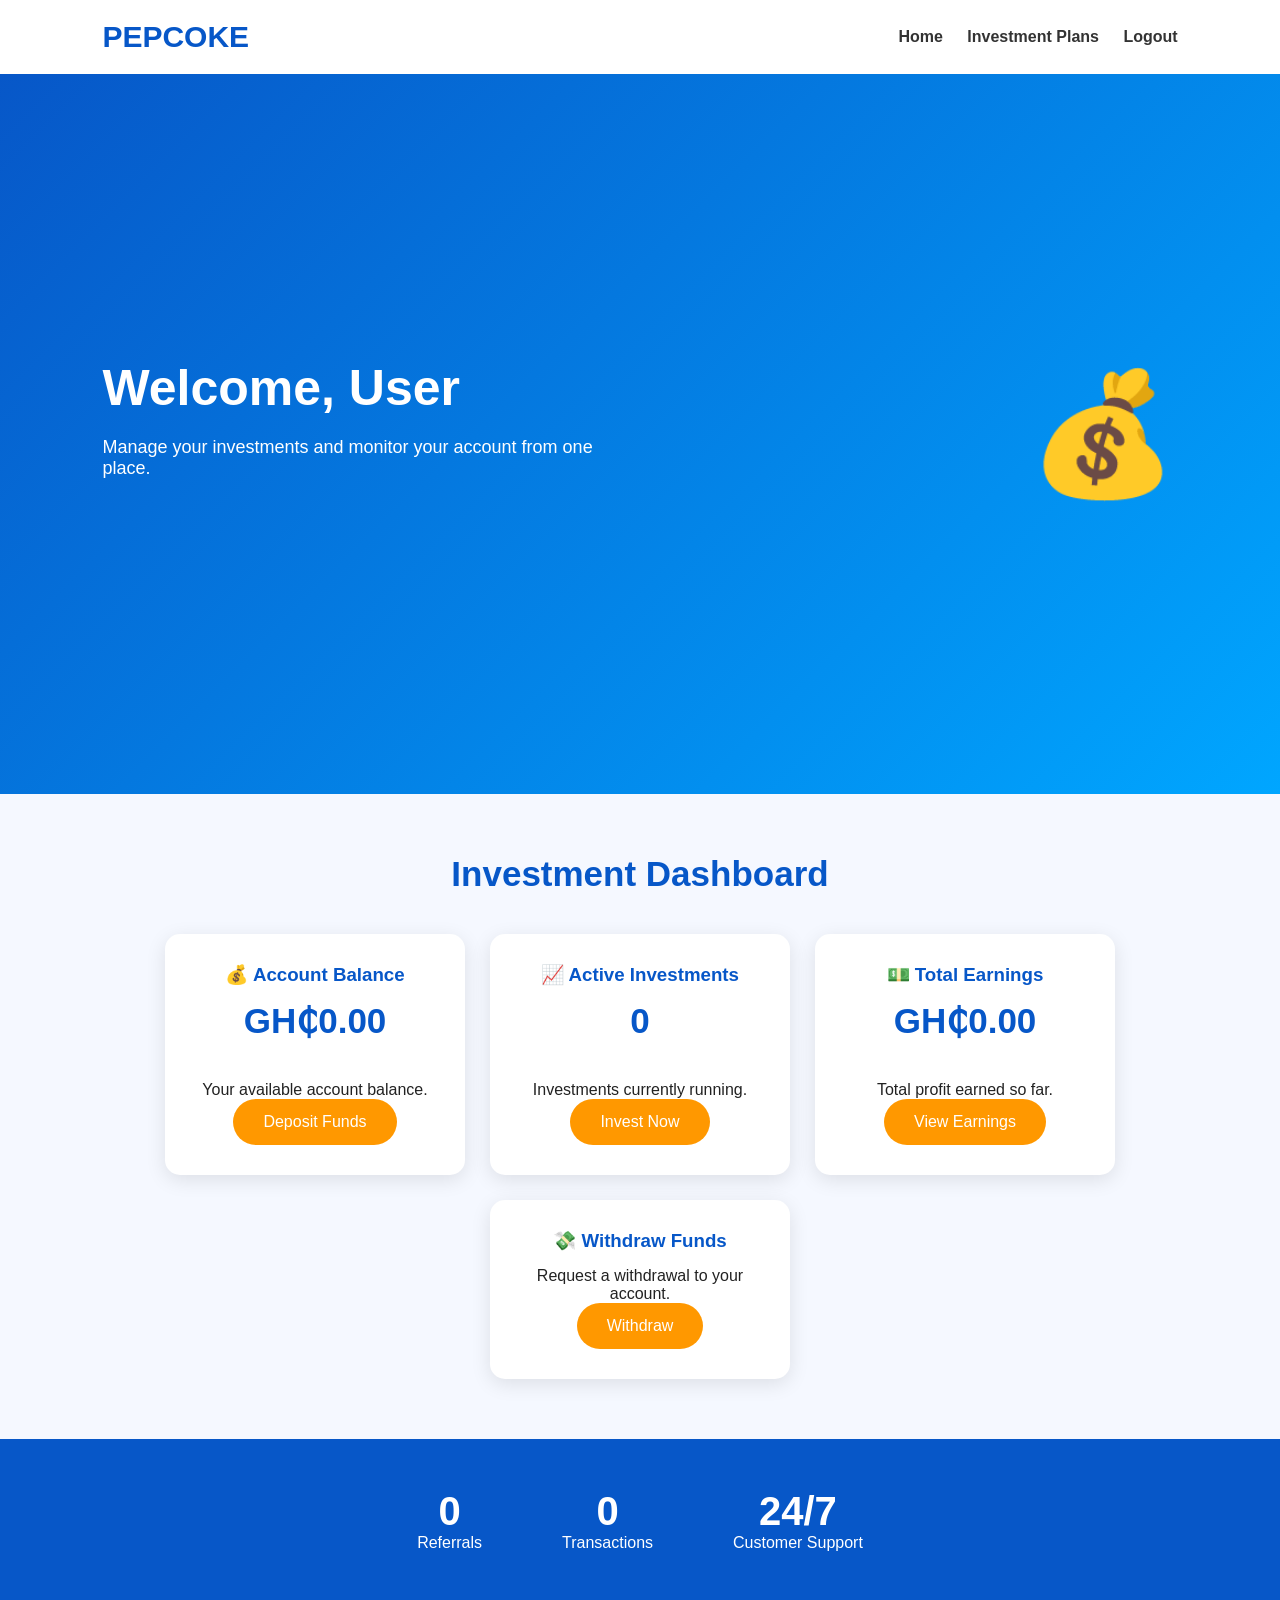
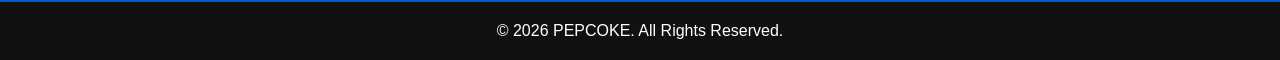
==== dashboard.html @ 859658be "Add files via upload" ====
<!DOCTYPE html>
<html>
<head>

<title>PEPCOKE Dashboard</title>

<meta name="viewport" content="width=device-width, initial-scale=1.0">

<link rel="stylesheet" href="style.css">

</head>

<body>

<header>

<div class="logo">
PEPCOKE
</div>

<nav>

<a href="index.html">Home</a>
<a href="plans.html">Investment Plans</a>
<a href="login.html">Logout</a>

</nav>

</header>

<section class="hero">

<div>

<h1>
Welcome, <span id="userName">User</span>
</h1>

<p>
Manage your investments and monitor your account from one place.
</p>

</div>

<div class="hero-box">
💰
</div>

</section>

<section class="features">

<h2>
Investment Dashboard
</h2>

<div class="cards">

<div class="card">

<h3>💰 Account Balance</h3>

<h2 id="balance">
GH₵0.00
</h2>

<p>
Your available account balance.
</p>

<button onclick="location.href='deposit.html'">
Deposit Funds
</button>

</div>

<div class="card">

<h3>📈 Active Investments</h3>

<h2 id="investments">
0
</h2>

<p>
Investments currently running.
</p>

<button onclick="location.href='plans.html'">
Invest Now
</button>

</div>

<div class="card">

<h3>💵 Total Earnings</h3>

<h2 id="earnings">
GH₵0.00
</h2>

<p>
Total profit earned so far.
</p>

<button>
View Earnings
</button>

</div>

<div class="card">

<h3>💸 Withdraw Funds</h3>

<p>
Request a withdrawal to your account.
</p>

<button onclick="location.href='withdraw.html'">
Withdraw
</button>

</div>

</div>

</section>

<section class="stats">

<div>

<h2 id="referrals">
0
</h2>

<p>
Referrals
</p>

</div>

<div>

<h2 id="transactions">
0
</h2>

<p>
Transactions
</p>

</div>

<div>

<h2>
24/7
</h2>

<p>
Customer Support
</p>

</div>

</section>

<footer>

<p>
© 2026 PEPCOKE. All Rights Reserved.
</p>

</footer>

<script src="script.js"></script>

</body>
</html>
---- style.css ----
*{
    margin:0;
    padding:0;
    box-sizing:border-box;
    font-family:Arial, sans-serif;
}

body{
    background:#f5f8ff;
    color:#222;
}

a{
    text-decoration:none;
    color:inherit;
}


/* Header */

header{
    display:flex;
    justify-content:space-between;
    align-items:center;
    padding:20px 8%;
    background:white;
    box-shadow:0 3px 15px rgba(0,0,0,0.08);
}


.logo{
    font-size:30px;
    font-weight:bold;
    color:#0757c8;
}


nav a{
    margin-left:20px;
    font-weight:bold;
    color:#333;
}


nav a:hover{
    color:#0757c8;
}


.btn{
    background:#0757c8;
    color:white !important;
    padding:10px 20px;
    border-radius:25px;
}



/* Hero */

.hero{
    min-height:80vh;
    display:flex;
    justify-content:space-between;
    align-items:center;
    padding:70px 8%;
    background:linear-gradient(135deg,#0757c8,#00a6ff);
    color:white;
}


.hero h1{
    font-size:50px;
    margin-bottom:20px;
}


.hero p{
    font-size:18px;
    max-width:500px;
    margin-bottom:30px;
}


button{
    background:#ff9800;
    border:none;
    color:white;
    padding:14px 30px;
    border-radius:30px;
    cursor:pointer;
    font-size:16px;
}


.hero-box{
    font-size:120px;
}



/* Features */

.features{
    padding:60px 8%;
    text-align:center;
}


.features h2{
    color:#0757c8;
    font-size:35px;
    margin-bottom:40px;
}


.cards{
    display:flex;
    justify-content:center;
    gap:25px;
    flex-wrap:wrap;
}


.card{
    background:white;
    width:300px;
    padding:30px;
    border-radius:15px;
    box-shadow:0 5px 20px rgba(0,0,0,0.1);
}


.card h3{
    color:#0757c8;
    margin-bottom:15px;
}



/* Statistics */

.stats{
    display:flex;
    justify-content:center;
    gap:80px;
    padding:50px;
    background:#0757c8;
    color:white;
    text-align:center;
}


.stats h2{
    font-size:40px;
}



/* CTA */

.cta{
    text-align:center;
    padding:60px;
}


.cta h2{
    margin-bottom:25px;
}



/* Footer */

footer{
    background:#111;
    color:white;
    text-align:center;
    padding:20px;
}



/* Mobile */

@media(max-width:768px){

header{
    flex-direction:column;
}


nav{
    margin-top:20px;
}


nav a{
    display:inline-block;
    margin:8px;
}


.hero{
    flex-direction:column;
    text-align:center;
}


.hero h1{
    font-size:35px;
}


.hero-box{
    margin-top:30px;
    font-size:80px;
}


.stats{
    flex-direction:column;
    gap:30px;
}

}/* Animations */

.card{
    transition:0.3s ease;
}


.card:hover{
    transform:translateY(-10px);
}


button{
    transition:0.3s ease;
}


button:hover{
    transform:scale(1.05);
}


.hero-box{
    animation:float 3s infinite ease-in-out;
}


@keyframes float{

    0%{
        transform:translateY(0);
    }

    50%{
        transform:translateY(-15px);
    }

    100%{
        transform:translateY(0);
    }

}.menu-btn{
    display:none;
    font-size:30px;
    cursor:pointer;
}


@media(max-width:768px){

.menu-btn{
    display:block;
}


nav{
    display:none;
    flex-direction:column;
    width:100%;
    text-align:center;
}


nav a{
    margin:15px;
}


nav.active{
    display:flex;
}

}
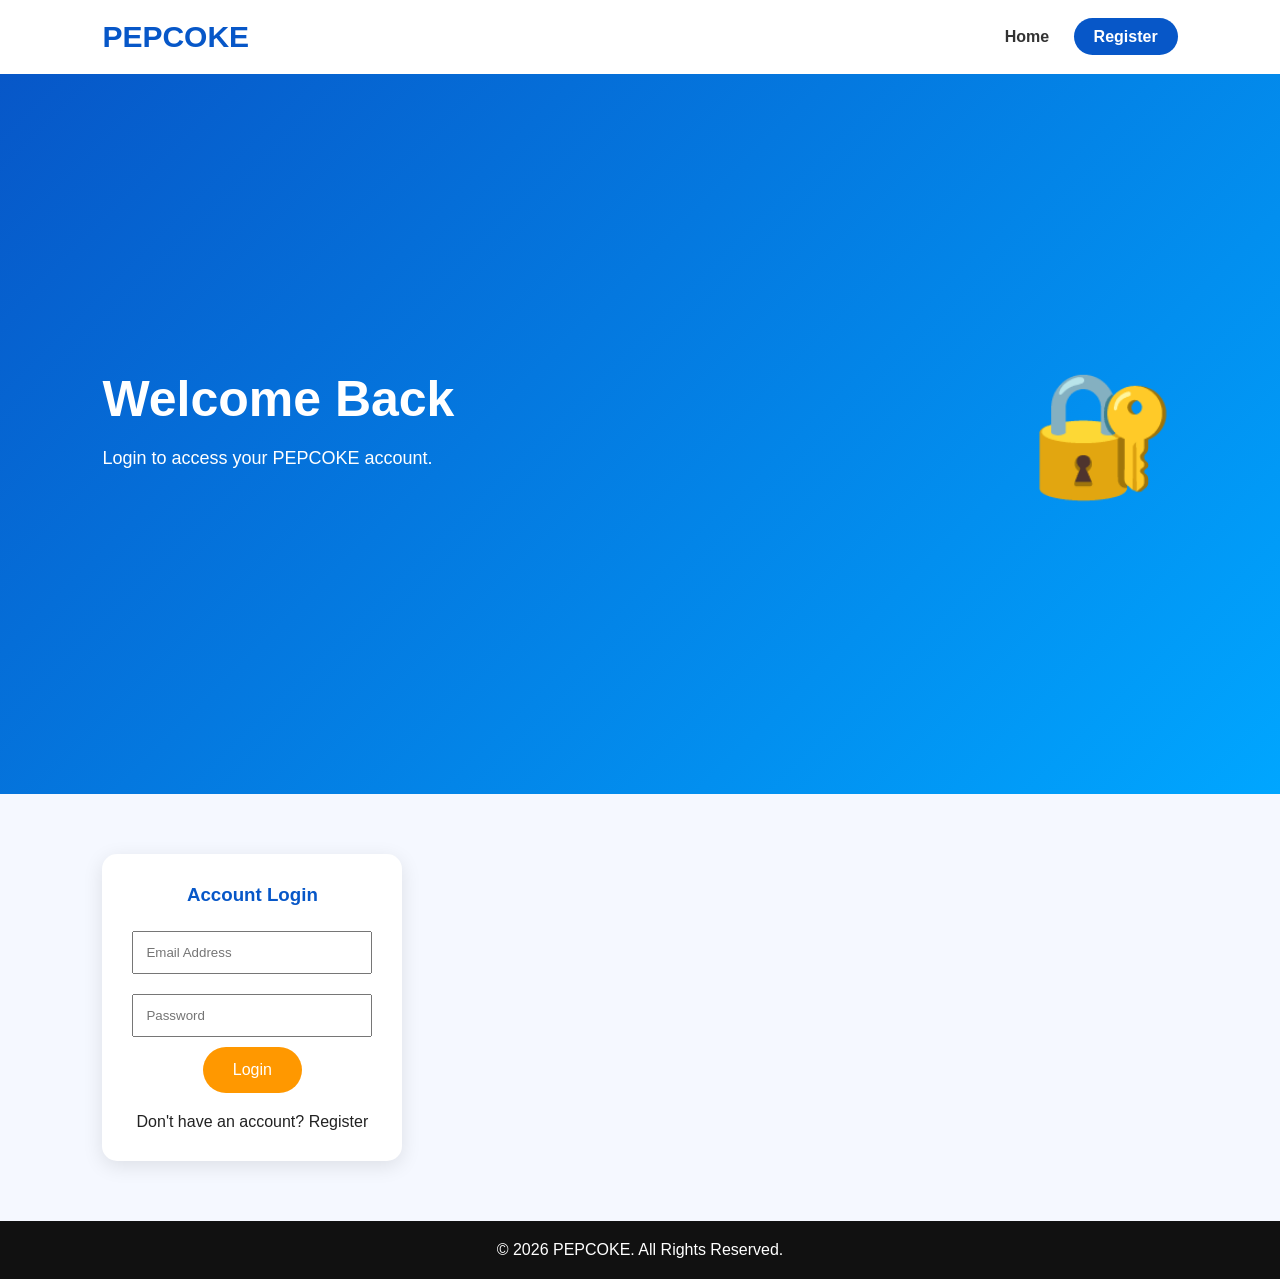
==== commit 1f06d9a2: "Update dashboard.html" ====
--- a/dashboard.html
+++ b/dashboard.html
@@ -176,7 +176,60 @@
 
 </footer>
 
+<script>
+
+async function loadDashboard(){
+
+    const token = localStorage.getItem("token");
+
+    if (!token) {
+        window.location.href = "login.html";
+        return;
+    }
+
+    try {
+
+        const response = await fetch(
+            "https://22411b5c-070d-4ace-baf5-1cd9c737da6c-00-dpewii9evv7.spock.replit.dev/api/dashboard",
+            {
+                headers:{
+                    Authorization:"Bearer " + token
+                }
+            }
+        );
+
+        const data = await response.json();
+
+        document.getElementById("balance").innerHTML =
+        "GH₵" + data.balance;
+
+        document.getElementById("investments").innerHTML =
+        data.activeInvestments;
+
+        document.getElementById("earnings").innerHTML =
+        "GH₵" + data.earnings;
+
+        document.getElementById("referrals").innerHTML =
+        data.referrals;
+
+        document.getElementById("transactions").innerHTML =
+        data.transactions;
+
+
+    } catch(error){
+
+        console.log(error);
+        alert("Unable to load dashboard data");
+
+    }
+
+}
+
+loadDashboard();
+
+</script>
+
 <script src="script.js"></script>
 
 </body>
-</html>+</html>
